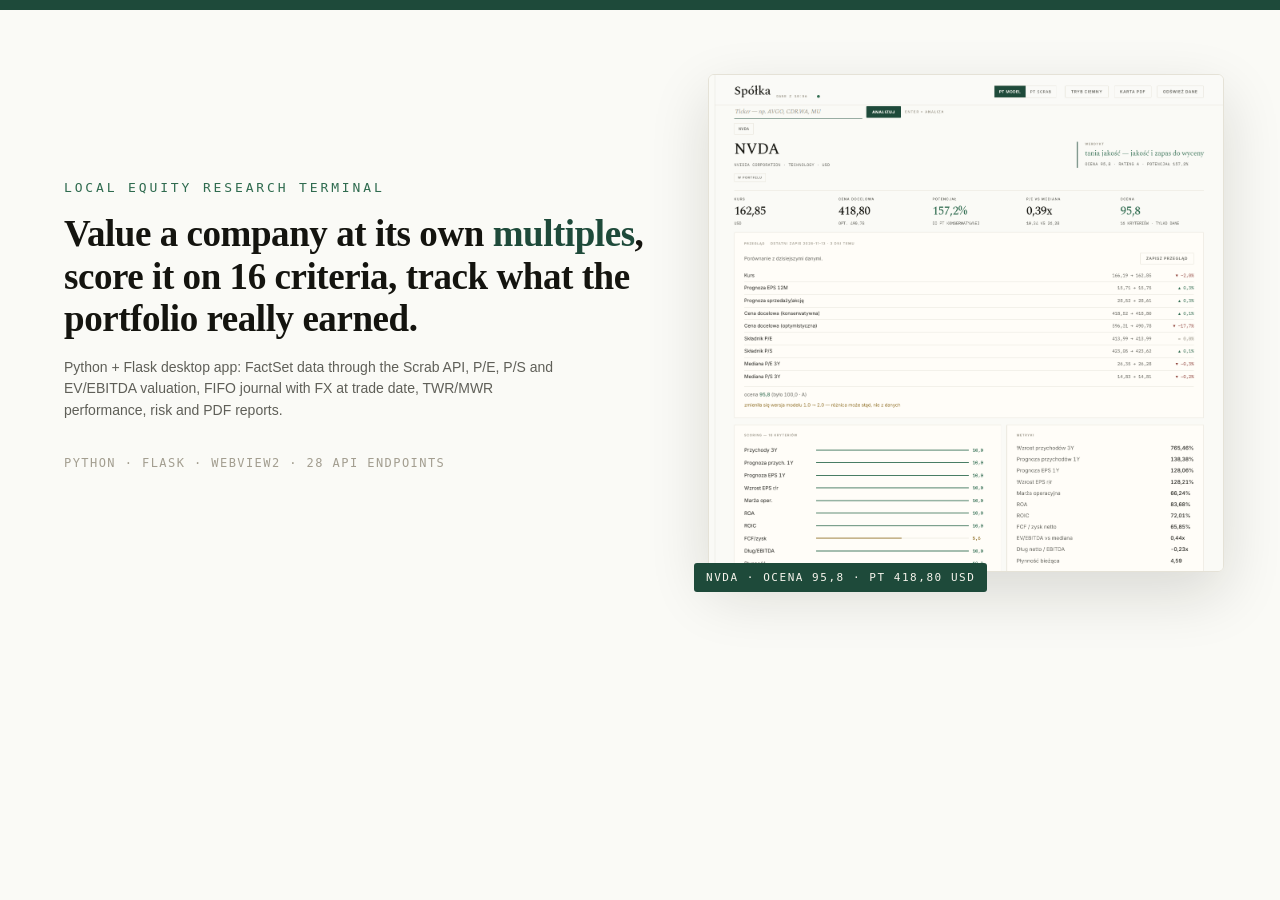
==== assets/social.html @ b3fe808b "Prepare repository for publication: README, CI, changelog, third-party notices, demo GIF" ====
<!doctype html><html><head><meta charset="utf-8"><style>
@font-face{font-family:Spectral;src:url(fonts/Spectral-600-latin.woff2) format('woff2');font-weight:600}
@font-face{font-family:Spectral;src:url(fonts/Spectral-400-latin.woff2) format('woff2');font-weight:400}
@font-face{font-family:Inter;src:url(fonts/Inter-400-latin.woff2) format('woff2');font-weight:400}
@font-face{font-family:Plex;src:url(fonts/IBMPlexMono-500-latin.woff2) format('woff2');font-weight:500}
*{margin:0;box-sizing:border-box}
body{width:1280px;height:640px;background:#FAFAF6;color:#14140F;font-family:Inter,sans-serif;
  display:grid;grid-template-columns:600px 1fr;align-items:center;padding:52px 56px 52px 64px;gap:44px;
  border-top:10px solid #1E4A3A}
.kicker{font-family:Plex,monospace;font-size:13px;letter-spacing:.22em;color:#2F6B4F;margin-bottom:18px}
h1{font-family:Spectral,serif;font-weight:600;font-size:37px;line-height:1.15;letter-spacing:-.012em}
h1 em{font-style:normal;color:#1E4A3A}
p{margin-top:16px;font-size:14px;line-height:1.55;color:#5F5F58;max-width:510px}
.meta{margin-top:34px;font-family:Plex,monospace;font-size:12px;letter-spacing:.12em;color:#A39E90}
.shot{position:relative}
.shot img{width:100%;border:1px solid #E5E2D7;border-radius:6px;box-shadow:0 22px 60px rgba(20,20,15,.14)}
.tag{position:absolute;left:-14px;bottom:-16px;background:#1E4A3A;color:#F6F4EC;font-family:Plex,monospace;
  font-size:11px;letter-spacing:.14em;padding:8px 12px;border-radius:3px}
</style></head><body>
<div>
  <div class="kicker">LOCAL EQUITY RESEARCH TERMINAL</div>
  <h1>Value a company at its own <em>multiples</em>, score it on 16 criteria, track what the portfolio really earned.</h1>
  <p>Python + Flask desktop app: FactSet data through the Scrab API, P/E, P/S and EV/EBITDA
     valuation, FIFO journal with FX at trade date, TWR/MWR performance, risk and PDF reports.</p>
  <div class="meta">PYTHON · FLASK · WEBVIEW2 · 28 API ENDPOINTS</div>
</div>
<div class="shot">
  <img src="social-shot.png">
  <div class="tag">NVDA · OCENA 95,8 · PT 418,80 USD</div>
</div>
</body></html>
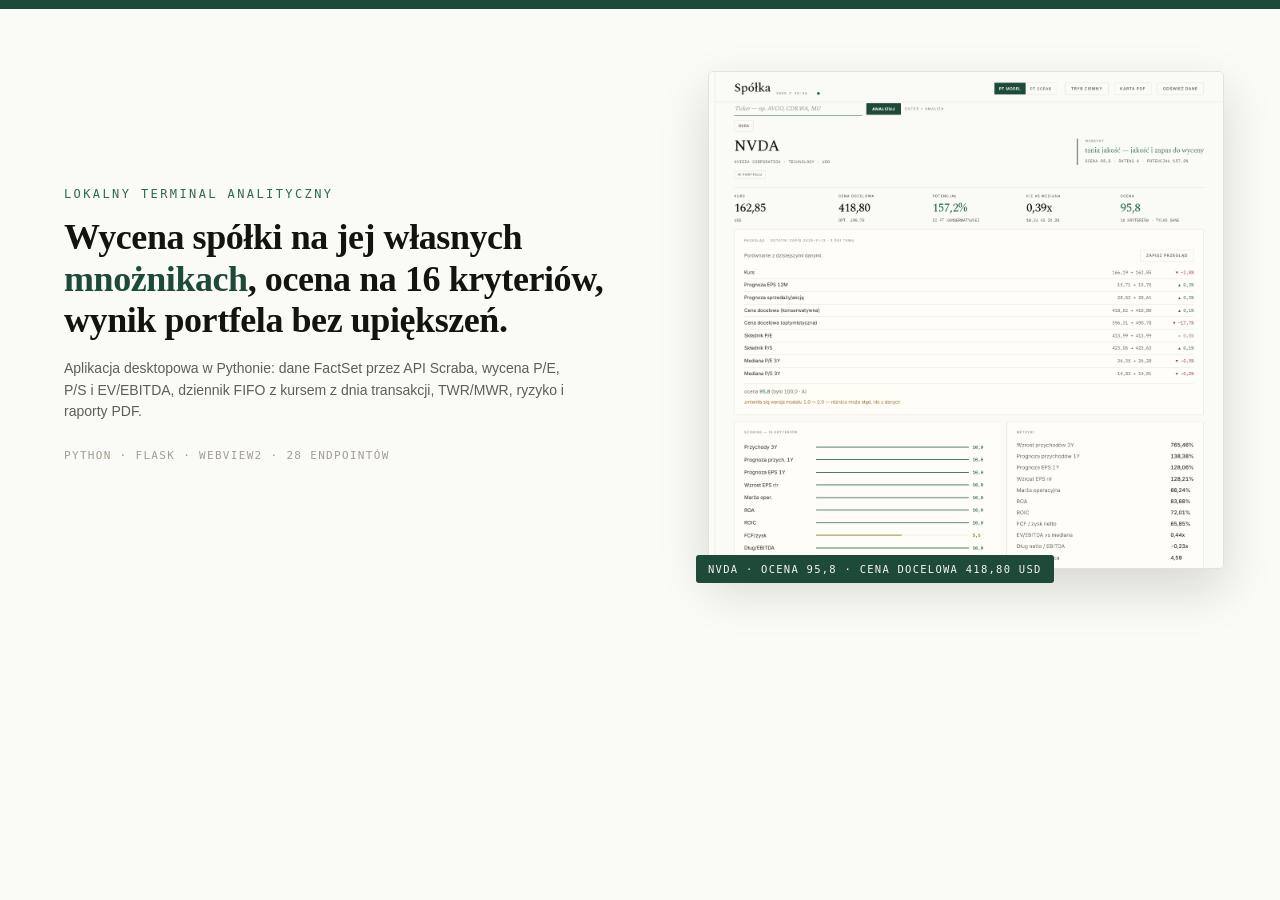
==== commit 1e290602: "Polish copy for social preview" ====
--- a/assets/social.html
+++ b/assets/social.html
@@ -1,31 +1,33 @@
 <!doctype html><html><head><meta charset="utf-8"><style>
-@font-face{font-family:Spectral;src:url(fonts/Spectral-600-latin.woff2) format('woff2');font-weight:600}
-@font-face{font-family:Spectral;src:url(fonts/Spectral-400-latin.woff2) format('woff2');font-weight:400}
-@font-face{font-family:Inter;src:url(fonts/Inter-400-latin.woff2) format('woff2');font-weight:400}
-@font-face{font-family:Plex;src:url(fonts/IBMPlexMono-500-latin.woff2) format('woff2');font-weight:500}
+@font-face{font-family:Spectral;src:url(fonts/Spectral-600-latin.woff2) format('woff2');font-weight:600;unicode-range:U+0000-00FF}
+@font-face{font-family:Spectral;src:url(fonts/Spectral-600-latin-ext.woff2) format('woff2');font-weight:600;unicode-range:U+0100-02AF}
+@font-face{font-family:Inter;src:url(fonts/Inter-400-latin.woff2) format('woff2');font-weight:400;unicode-range:U+0000-00FF}
+@font-face{font-family:Inter;src:url(fonts/Inter-400-latin-ext.woff2) format('woff2');font-weight:400;unicode-range:U+0100-02AF}
+@font-face{font-family:Plex;src:url(fonts/IBMPlexMono-500-latin.woff2) format('woff2');font-weight:500;unicode-range:U+0000-00FF}
+@font-face{font-family:Plex;src:url(fonts/IBMPlexMono-500-latin-ext.woff2) format('woff2');font-weight:500;unicode-range:U+0100-02AF}
 *{margin:0;box-sizing:border-box}
 body{width:1280px;height:640px;background:#FAFAF6;color:#14140F;font-family:Inter,sans-serif;
   display:grid;grid-template-columns:600px 1fr;align-items:center;padding:52px 56px 52px 64px;gap:44px;
-  border-top:10px solid #1E4A3A}
-.kicker{font-family:Plex,monospace;font-size:13px;letter-spacing:.22em;color:#2F6B4F;margin-bottom:18px}
-h1{font-family:Spectral,serif;font-weight:600;font-size:37px;line-height:1.15;letter-spacing:-.012em}
+  border-top:9px solid #1E4A3A}
+.kicker{font-family:Plex,monospace;font-size:12px;letter-spacing:.2em;color:#2F6B4F;margin-bottom:16px}
+h1{font-family:Spectral,serif;font-weight:600;font-size:36px;line-height:1.16;letter-spacing:-.012em}
 h1 em{font-style:normal;color:#1E4A3A}
-p{margin-top:16px;font-size:14px;line-height:1.55;color:#5F5F58;max-width:510px}
-.meta{margin-top:34px;font-family:Plex,monospace;font-size:12px;letter-spacing:.12em;color:#A39E90}
-.shot{position:relative}
-.shot img{width:100%;border:1px solid #E5E2D7;border-radius:6px;box-shadow:0 22px 60px rgba(20,20,15,.14)}
-.tag{position:absolute;left:-14px;bottom:-16px;background:#1E4A3A;color:#F6F4EC;font-family:Plex,monospace;
-  font-size:11px;letter-spacing:.14em;padding:8px 12px;border-radius:3px}
+p{margin-top:16px;font-size:14px;line-height:1.55;color:#5F5F58;max-width:515px}
+.meta{margin-top:26px;font-family:Plex,monospace;font-size:11px;letter-spacing:.12em;color:#A39E90}
+.shot{position:relative;padding-bottom:6px}
+.shot img{width:100%;border:1px solid #E5E2D7;border-radius:5px;box-shadow:0 20px 50px rgba(20,20,15,.15)}
+.tag{position:absolute;left:-12px;bottom:-4px;background:#1E4A3A;color:#F6F4EC;font-family:Plex,monospace;
+  font-size:10.5px;letter-spacing:.12em;padding:8px 12px;border-radius:3px}
 </style></head><body>
 <div>
-  <div class="kicker">LOCAL EQUITY RESEARCH TERMINAL</div>
-  <h1>Value a company at its own <em>multiples</em>, score it on 16 criteria, track what the portfolio really earned.</h1>
-  <p>Python + Flask desktop app: FactSet data through the Scrab API, P/E, P/S and EV/EBITDA
-     valuation, FIFO journal with FX at trade date, TWR/MWR performance, risk and PDF reports.</p>
-  <div class="meta">PYTHON · FLASK · WEBVIEW2 · 28 API ENDPOINTS</div>
+  <div class="kicker">LOKALNY TERMINAL ANALITYCZNY</div>
+  <h1>Wycena spółki na jej własnych <em>mnożnikach</em>, ocena na 16 kryteriów, wynik portfela bez upiększeń.</h1>
+  <p>Aplikacja desktopowa w Pythonie: dane FactSet przez API Scraba, wycena P/E, P/S i EV/EBITDA,
+     dziennik FIFO z kursem z dnia transakcji, TWR/MWR, ryzyko i raporty PDF.</p>
+  <div class="meta">PYTHON · FLASK · WEBVIEW2 · 28 ENDPOINTÓW</div>
 </div>
 <div class="shot">
   <img src="social-shot.png">
-  <div class="tag">NVDA · OCENA 95,8 · PT 418,80 USD</div>
+  <div class="tag">NVDA · OCENA 95,8 · CENA DOCELOWA 418,80 USD</div>
 </div>
 </body></html>
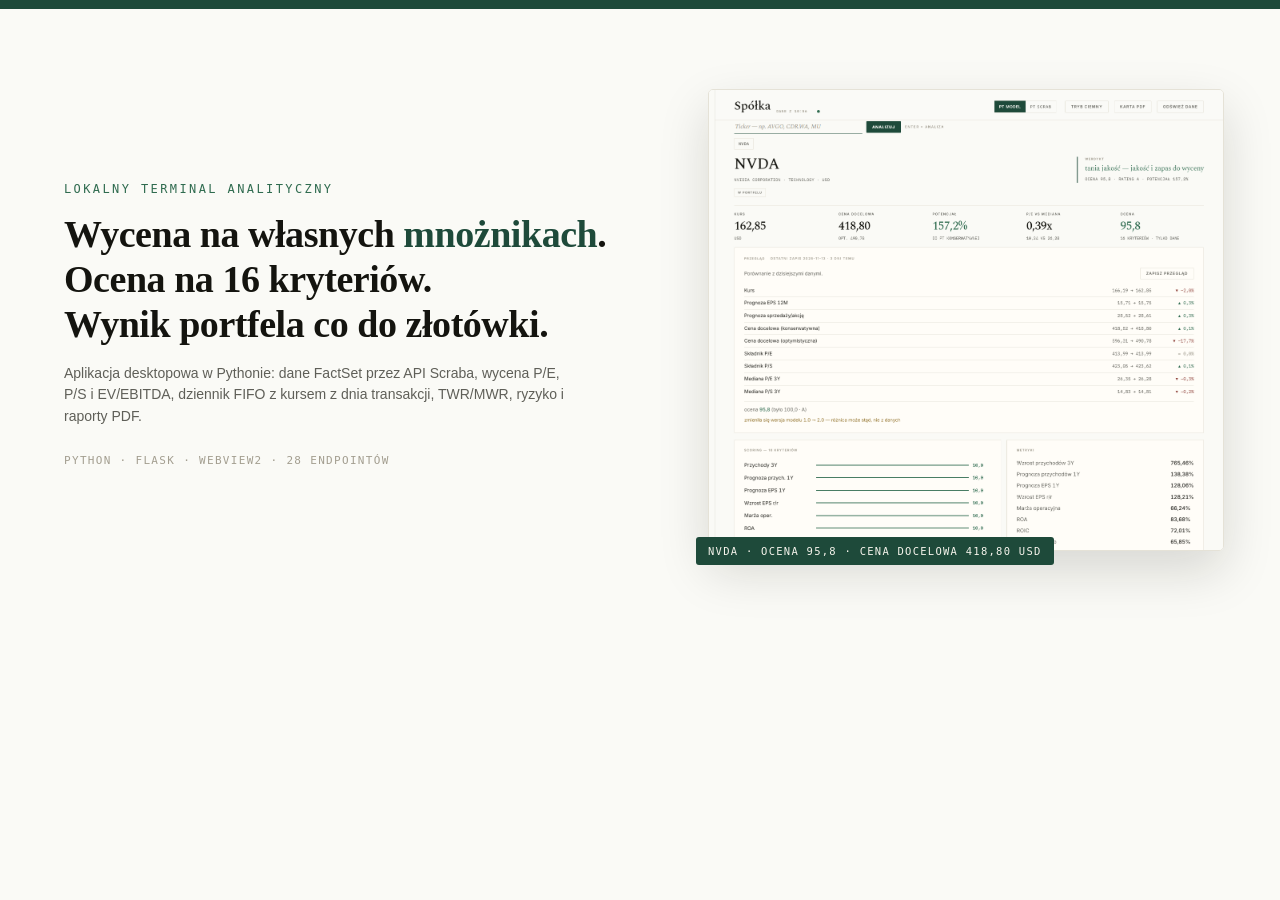
==== commit 916a9319: "Social preview: version B copy, one sentence per line" ====
--- a/assets/social.html
+++ b/assets/social.html
@@ -10,7 +10,7 @@
   display:grid;grid-template-columns:600px 1fr;align-items:center;padding:52px 56px 52px 64px;gap:44px;
   border-top:9px solid #1E4A3A}
 .kicker{font-family:Plex,monospace;font-size:12px;letter-spacing:.2em;color:#2F6B4F;margin-bottom:16px}
-h1{font-family:Spectral,serif;font-weight:600;font-size:36px;line-height:1.16;letter-spacing:-.012em}
+h1{font-family:Spectral,serif;font-weight:600;font-size:38px;line-height:1.18;letter-spacing:-.012em}
 h1 em{font-style:normal;color:#1E4A3A}
 p{margin-top:16px;font-size:14px;line-height:1.55;color:#5F5F58;max-width:515px}
 .meta{margin-top:26px;font-family:Plex,monospace;font-size:11px;letter-spacing:.12em;color:#A39E90}
@@ -21,7 +21,7 @@
 </style></head><body>
 <div>
   <div class="kicker">LOKALNY TERMINAL ANALITYCZNY</div>
-  <h1>Wycena spółki na jej własnych <em>mnożnikach</em>, ocena na 16 kryteriów, wynik portfela bez upiększeń.</h1>
+  <h1>Wycena na własnych <em>mnożnikach</em>.<br>Ocena na 16 kryteriów.<br>Wynik portfela co do złotówki.</h1>
   <p>Aplikacja desktopowa w Pythonie: dane FactSet przez API Scraba, wycena P/E, P/S i EV/EBITDA,
      dziennik FIFO z kursem z dnia transakcji, TWR/MWR, ryzyko i raporty PDF.</p>
   <div class="meta">PYTHON · FLASK · WEBVIEW2 · 28 ENDPOINTÓW</div>
